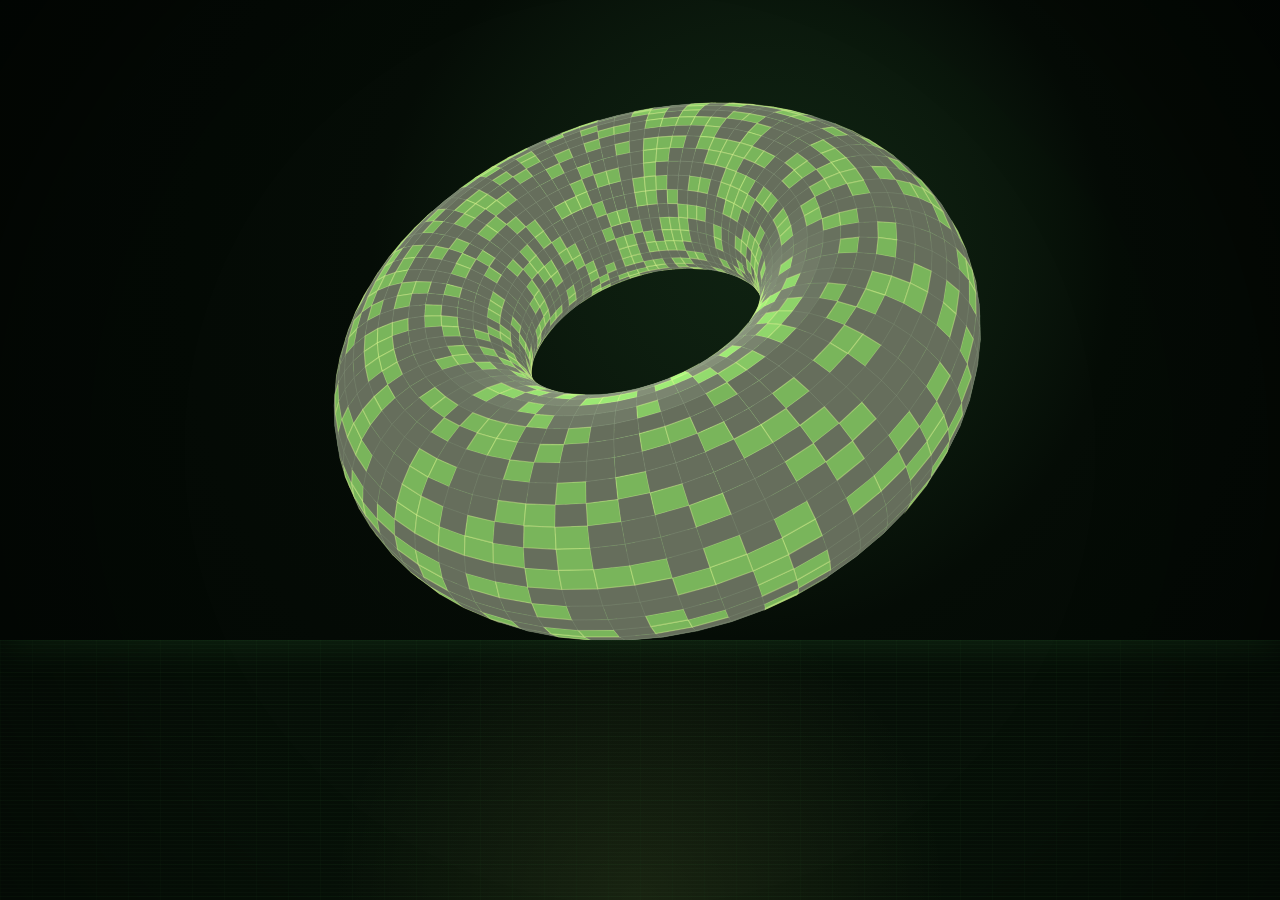
==== game_of_life_on_toroid/index.html @ 56750fd0 "gnetet" ====
<!DOCTYPE html>
<html lang="ru">
<head>
  <meta charset="UTF-8">
  <meta name="viewport" content="width=device-width, initial-scale=1.0">
  <title>GoLoT</title>
  <style>
    :root {
      --bg: #071108;
      --bg-deep: #030704;
      --panel: rgba(5, 16, 7, 0.9);
      --panel-border: rgba(111, 255, 145, 0.25);
      --text: #9affb0;
      --muted: #5da86a;
      --accent: #d4ff63;
      --accent-strong: #7cff98;
      --glass: rgba(13, 31, 15, 0.82);
      --shadow: rgba(60, 255, 110, 0.12);
    }

    * {
      box-sizing: border-box;
    }

    body {
      margin: 0;
      min-height: 100vh;
      font-family: "Courier New", "Lucida Console", monospace;
      color: var(--text);
      background:
        radial-gradient(circle at top, rgba(119, 255, 144, 0.11), transparent 32%),
        radial-gradient(circle at bottom, rgba(230, 255, 123, 0.08), transparent 28%),
        linear-gradient(180deg, var(--bg-deep), var(--bg));
      overflow: hidden;
      text-shadow: 0 0 10px rgba(122, 255, 151, 0.18);
      position: relative;
    }

    body::before {
      content: "";
      position: fixed;
      inset: 0;
      pointer-events: none;
      background:
        repeating-linear-gradient(
          180deg,
          rgba(120, 255, 143, 0.045) 0,
          rgba(120, 255, 143, 0.045) 1px,
          transparent 1px,
          transparent 4px
        );
      opacity: 0.5;
      mix-blend-mode: screen;
    }

    body::after {
      content: "";
      position: fixed;
      inset: 0;
      pointer-events: none;
      background:
        radial-gradient(circle at center, transparent 58%, rgba(0, 0, 0, 0.38) 100%);
    }

    .scene {
      position: relative;
      min-height: 100vh;
      background:
        linear-gradient(90deg, rgba(30, 72, 34, 0.1) 1px, transparent 1px),
        linear-gradient(rgba(30, 72, 34, 0.1) 1px, transparent 1px);
      background-size: 32px 32px;
    }

    canvas {
      display: block;
      width: 100%;
      height: 100%;
      cursor: grab;
      filter: drop-shadow(0 0 20px rgba(98, 255, 115, 0.12));
    }

    canvas.dragging {
      cursor: grabbing;
    }

  </style>
</head>
<body>
  <main class="scene">
    <canvas id="scene"></canvas>
  </main>

  <script>
    const canvas = document.getElementById("scene");
    const ctx = canvas.getContext("2d");

    const majorSegments = 72;
    const minorSegments = 40;
    const majorRadius = 182;
    const minorRadius = 80;
    const cameraDistance = 640;
    const projectionScale = 760;
    const simStepMs = 800;
    const autoRotationSpeed = { x: 0.00009, y: 0.00013, z: 0.00007 };
    const lightDirection = normalize({ x: -0.45, y: -0.9, z: 1 });
    const cellTemplates = createCellTemplates();

    const state = {
      width: 0,
      height: 0,
      viewRotation: { x: -0.78, y: 0.3, z: 0 },
      spinRotation: { x: 0, y: 0, z: 0.18 },
      autoRotation: { ...autoRotationSpeed },
      running: true,
      dragging: false,
      lastPointer: { x: 0, y: 0 },
      generation: 0,
      accumulator: 0,
      grid: []
    };

    function createGrid(fillRandom) {
      return Array.from({ length: majorSegments }, () =>
        Array.from({ length: minorSegments }, () => fillRandom ? Math.random() > 0.68 : false)
      );
    }

    function randomizeGrid() {
      state.grid = createGrid(true);
      state.generation = 0;
      state.running = true;
      state.autoRotation = { ...autoRotationSpeed };
    }

    function wrap(value, size) {
      return (value + size) % size;
    }

    function nextGeneration() {
      const next = createGrid(false);

      for (let i = 0; i < majorSegments; i += 1) {
        for (let j = 0; j < minorSegments; j += 1) {
          let neighbors = 0;

          for (let di = -1; di <= 1; di += 1) {
            for (let dj = -1; dj <= 1; dj += 1) {
              if (di === 0 && dj === 0) {
                continue;
              }

              if (state.grid[wrap(i + di, majorSegments)][wrap(j + dj, minorSegments)]) {
                neighbors += 1;
              }
            }
          }

          const alive = state.grid[i][j];
          next[i][j] = neighbors === 3 || (alive && neighbors === 2);
        }
      }

      state.grid = next;
      state.generation += 1;
    }

    function resize() {
      const rect = canvas.getBoundingClientRect();
      const ratio = window.devicePixelRatio || 1;
      state.width = rect.width;
      state.height = rect.height;
      canvas.width = Math.round(rect.width * ratio);
      canvas.height = Math.round(rect.height * ratio);
      ctx.setTransform(ratio, 0, 0, ratio, 0, 0);
    }

    function torusPoint(u, v) {
      const cu = Math.cos(u);
      const su = Math.sin(u);
      const cv = Math.cos(v);
      const sv = Math.sin(v);
      const ring = majorRadius + minorRadius * cv;

      return {
        x: ring * cu,
        y: ring * su,
        z: minorRadius * sv
      };
    }

    function torusNormal(u, v) {
      return normalize({
        x: Math.cos(u) * Math.cos(v),
        y: Math.sin(u) * Math.cos(v),
        z: Math.sin(v)
      });
    }

    function createCellTemplates() {
      const templates = [];
      const du = (Math.PI * 2) / majorSegments;
      const dv = (Math.PI * 2) / minorSegments;

      for (let i = 0; i < majorSegments; i += 1) {
        const u = i * du;
        const uNext = (i + 1) * du;

        for (let j = 0; j < minorSegments; j += 1) {
          const v = j * dv;
          const vNext = (j + 1) * dv;

          templates.push({
            i,
            j,
            corners: [
              torusPoint(u, v),
              torusPoint(uNext, v),
              torusPoint(uNext, vNext),
              torusPoint(u, vNext)
            ],
            normal: torusNormal(u + du * 0.5, v + dv * 0.5)
          });
        }
      }

      return templates;
    }

    function applyRotation(point, rotation) {
      let { x, y, z } = point;

      const cx = Math.cos(rotation.x || 0);
      const sx = Math.sin(rotation.x || 0);
      let ry = y * cx - z * sx;
      let rz = y * sx + z * cx;
      y = ry;
      z = rz;

      const cy = Math.cos(rotation.y || 0);
      const sy = Math.sin(rotation.y || 0);
      let rx = x * cy + z * sy;
      rz = -x * sy + z * cy;
      x = rx;
      z = rz;

      const cz = Math.cos(rotation.z || 0);
      const sz = Math.sin(rotation.z || 0);
      rx = x * cz - y * sz;
      ry = x * sz + y * cz;

      return { x: rx, y: ry, z };
    }

    function rotatePoint(point) {
      const spun = applyRotation(point, state.spinRotation);
      return applyRotation(spun, state.viewRotation);
    }

    function normalize(vector) {
      const length = Math.hypot(vector.x, vector.y, vector.z) || 1;
      return {
        x: vector.x / length,
        y: vector.y / length,
        z: vector.z / length
      };
    }

    function project(point) {
      const depth = point.z + cameraDistance;
      const scale = projectionScale / depth;
      return {
        x: point.x * scale + state.width / 2,
        y: point.y * scale + state.height / 2,
        depth
      };
    }

    function shadeColor(base, intensity) {
      const mix = Math.max(0, Math.min(1, intensity));
      const r = Math.round(base[0] * mix);
      const g = Math.round(base[1] * mix);
      const b = Math.round(base[2] * mix);
      return `rgb(${r}, ${g}, ${b})`;
    }

    function drawCell(cell) {
      ctx.beginPath();
      ctx.moveTo(cell.points[0].x, cell.points[0].y);
      for (let index = 1; index < cell.points.length; index += 1) {
        ctx.lineTo(cell.points[index].x, cell.points[index].y);
      }
      ctx.closePath();
      ctx.fillStyle = cell.fill;
      ctx.fill();
      ctx.strokeStyle = cell.stroke;
      ctx.lineWidth = cell.lineWidth;
      ctx.stroke();
    }

    function buildCells() {
      const cells = [];

      for (const template of cellTemplates) {
        const corners = template.corners.map(rotatePoint);
        const normal = rotatePoint(template.normal);
        const lightness = Math.max(
          0.12,
          normal.x * lightDirection.x + normal.y * lightDirection.y + normal.z * lightDirection.z
        );
        const projected = corners.map(project);
        const avgDepth = projected.reduce((sum, point) => sum + point.depth, 0) / projected.length;
        const alive = state.grid[template.i][template.j];

        const baseColor = alive ? [142, 255, 128] : [130, 142, 120];
        const altColor = alive ? [245, 255, 129] : [178, 190, 156];
        const mix = 0.65 + lightness * 0.5;
        const fill = shadeColor([
          Math.round(baseColor[0] * 0.72 + altColor[0] * 0.28),
          Math.round(baseColor[1] * 0.72 + altColor[1] * 0.28),
          Math.round(baseColor[2] * 0.72 + altColor[2] * 0.28)
        ], mix);

        cells.push({
          points: projected,
          fill,
          stroke: alive ? "rgba(234, 255, 153, 0.34)" : "rgba(170, 196, 159, 0.14)",
          lineWidth: alive ? 1.15 : 0.75,
          depth: avgDepth
        });
      }

      cells.sort((a, b) => b.depth - a.depth);
      return cells;
    }

    function drawBackground() {
      ctx.clearRect(0, 0, state.width, state.height);
      ctx.fillStyle = "rgb(3, 8, 4)";
      ctx.fillRect(0, 0, state.width, state.height);

      const gradient = ctx.createRadialGradient(
        state.width * 0.62,
        state.height * 0.35,
        20,
        state.width * 0.52,
        state.height * 0.52,
        Math.max(state.width, state.height) * 0.7
      );
      gradient.addColorStop(0, "rgba(117, 255, 132, 0.1)");
      gradient.addColorStop(0.4, "rgba(14, 31, 15, 0.18)");
      gradient.addColorStop(1, "rgba(3, 8, 4, 0)");
      ctx.fillStyle = gradient;
      ctx.fillRect(0, 0, state.width, state.height);
    }

    function render() {
      drawBackground();
      const cells = buildCells();
      for (const cell of cells) {
        drawCell(cell);
      }
    }

    function tick(deltaMs) {
      if (state.running) {
        state.spinRotation.x += state.autoRotation.x * deltaMs;
        state.spinRotation.y += state.autoRotation.y * deltaMs;
        state.spinRotation.z += state.autoRotation.z * deltaMs;
        state.accumulator += deltaMs;

        while (state.accumulator >= simStepMs) {
          state.accumulator -= simStepMs;
          nextGeneration();
        }
      }
    }

    let previousFrame = performance.now();
    function frame(now) {
      const delta = Math.min(32, now - previousFrame);
      previousFrame = now;
      tick(delta);
      render();
      requestAnimationFrame(frame);
    }

    canvas.addEventListener("pointerdown", (event) => {
      state.dragging = true;
      state.lastPointer.x = event.clientX;
      state.lastPointer.y = event.clientY;
      canvas.classList.add("dragging");
      canvas.setPointerCapture(event.pointerId);
    });

    canvas.addEventListener("pointermove", (event) => {
      if (!state.dragging) {
        return;
      }

      const dx = event.clientX - state.lastPointer.x;
      const dy = event.clientY - state.lastPointer.y;
      state.lastPointer.x = event.clientX;
      state.lastPointer.y = event.clientY;

      state.viewRotation.y += dx * 0.006;
      state.viewRotation.x += dy * 0.006;
    });

    function stopDragging(event) {
      state.dragging = false;
      canvas.classList.remove("dragging");
      if (event) {
        canvas.releasePointerCapture(event.pointerId);
      }
    }

    canvas.addEventListener("pointerup", stopDragging);
    canvas.addEventListener("pointerleave", () => {
      state.dragging = false;
      canvas.classList.remove("dragging");
    });
    canvas.addEventListener("pointercancel", stopDragging);

    window.addEventListener("resize", resize);

    randomizeGrid();
    resize();
    render();
    requestAnimationFrame(frame);
  </script>
</body>
</html>
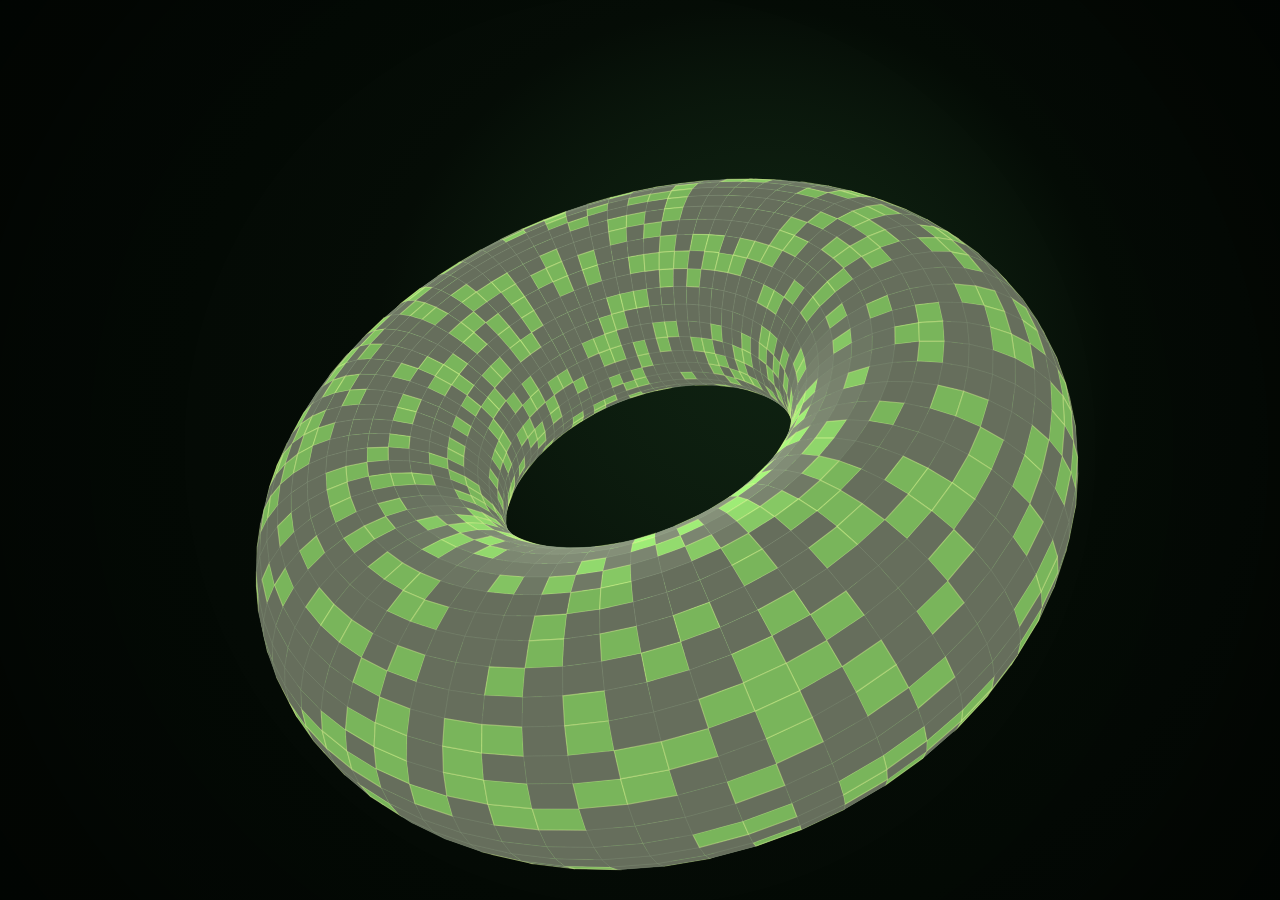
==== commit a9194597: "kanabaret" ====
--- a/game_of_life_on_toroid/index.html
+++ b/game_of_life_on_toroid/index.html
@@ -24,7 +24,12 @@
 
     body {
       margin: 0;
+      height: 100vh;
+      height: 100svh;
+      height: 100dvh;
       min-height: 100vh;
+      min-height: 100svh;
+      min-height: 100dvh;
       font-family: "Courier New", "Lucida Console", monospace;
       color: var(--text);
       background:
@@ -64,7 +69,12 @@
 
     .scene {
       position: relative;
+      height: 100vh;
+      height: 100svh;
+      height: 100dvh;
       min-height: 100vh;
+      min-height: 100svh;
+      min-height: 100dvh;
       background:
         linear-gradient(90deg, rgba(30, 72, 34, 0.1) 1px, transparent 1px),
         linear-gradient(rgba(30, 72, 34, 0.1) 1px, transparent 1px);
@@ -75,12 +85,26 @@
       display: block;
       width: 100%;
       height: 100%;
+      min-height: 100%;
       cursor: grab;
       filter: drop-shadow(0 0 20px rgba(98, 255, 115, 0.12));
     }
 
     canvas.dragging {
       cursor: grabbing;
+    }
+
+    @media (orientation: portrait) {
+      body {
+        background:
+          radial-gradient(circle at top, rgba(119, 255, 144, 0.14), transparent 42%),
+          radial-gradient(circle at bottom, rgba(230, 255, 123, 0.1), transparent 34%),
+          linear-gradient(180deg, var(--bg-deep), var(--bg));
+      }
+
+      .scene {
+        background-size: 24px 24px;
+      }
     }
 
   </style>
@@ -96,10 +120,10 @@
 
     const majorSegments = 72;
     const minorSegments = 40;
-    const majorRadius = 182;
-    const minorRadius = 80;
-    const cameraDistance = 640;
-    const projectionScale = 760;
+    const baseMajorRadius = 182;
+    const baseMinorRadius = 80;
+    const baseCameraDistance = 640;
+    const baseProjectionScale = 760;
     const simStepMs = 800;
     const autoRotationSpeed = { x: 0.00009, y: 0.00013, z: 0.00007 };
     const lightDirection = normalize({ x: -0.45, y: -0.9, z: 1 });
@@ -116,7 +140,13 @@
       lastPointer: { x: 0, y: 0 },
       generation: 0,
       accumulator: 0,
-      grid: []
+      grid: [],
+      sceneMetrics: {
+        majorRadius: baseMajorRadius,
+        minorRadius: baseMinorRadius,
+        cameraDistance: baseCameraDistance,
+        projectionScale: baseProjectionScale
+      }
     };
 
     function createGrid(fillRandom) {
@@ -167,14 +197,25 @@
     function resize() {
       const rect = canvas.getBoundingClientRect();
       const ratio = window.devicePixelRatio || 1;
+      const shortestSide = Math.min(rect.width, rect.height);
+      const isPortrait = rect.height > rect.width;
+      const scale = Math.max(0.68, Math.min(1.12, shortestSide / 390));
+
       state.width = rect.width;
       state.height = rect.height;
+      state.sceneMetrics = {
+        majorRadius: baseMajorRadius * (isPortrait ? scale * 0.9 : scale),
+        minorRadius: baseMinorRadius * (isPortrait ? scale * 0.92 : scale),
+        cameraDistance: baseCameraDistance * (isPortrait ? 0.95 : 1),
+        projectionScale: baseProjectionScale * (isPortrait ? scale * 0.82 : scale)
+      };
       canvas.width = Math.round(rect.width * ratio);
       canvas.height = Math.round(rect.height * ratio);
       ctx.setTransform(ratio, 0, 0, ratio, 0, 0);
     }
 
     function torusPoint(u, v) {
+      const { majorRadius, minorRadius } = state.sceneMetrics;
       const cu = Math.cos(u);
       const su = Math.sin(u);
       const cv = Math.cos(v);
@@ -212,13 +253,13 @@
           templates.push({
             i,
             j,
-            corners: [
-              torusPoint(u, v),
-              torusPoint(uNext, v),
-              torusPoint(uNext, vNext),
-              torusPoint(u, vNext)
+            cornerAngles: [
+              { u, v },
+              { u: uNext, v },
+              { u: uNext, v: vNext },
+              { u, v: vNext }
             ],
-            normal: torusNormal(u + du * 0.5, v + dv * 0.5)
+            normalAngles: { u: u + du * 0.5, v: v + dv * 0.5 }
           });
         }
       }
@@ -266,8 +307,8 @@
     }
 
     function project(point) {
-      const depth = point.z + cameraDistance;
-      const scale = projectionScale / depth;
+      const depth = point.z + state.sceneMetrics.cameraDistance;
+      const scale = state.sceneMetrics.projectionScale / depth;
       return {
         x: point.x * scale + state.width / 2,
         y: point.y * scale + state.height / 2,
@@ -301,8 +342,8 @@
       const cells = [];
 
       for (const template of cellTemplates) {
-        const corners = template.corners.map(rotatePoint);
-        const normal = rotatePoint(template.normal);
+        const corners = template.cornerAngles.map(({ u, v }) => rotatePoint(torusPoint(u, v)));
+        const normal = rotatePoint(torusNormal(template.normalAngles.u, template.normalAngles.v));
         const lightness = Math.max(
           0.12,
           normal.x * lightDirection.x + normal.y * lightDirection.y + normal.z * lightDirection.z
